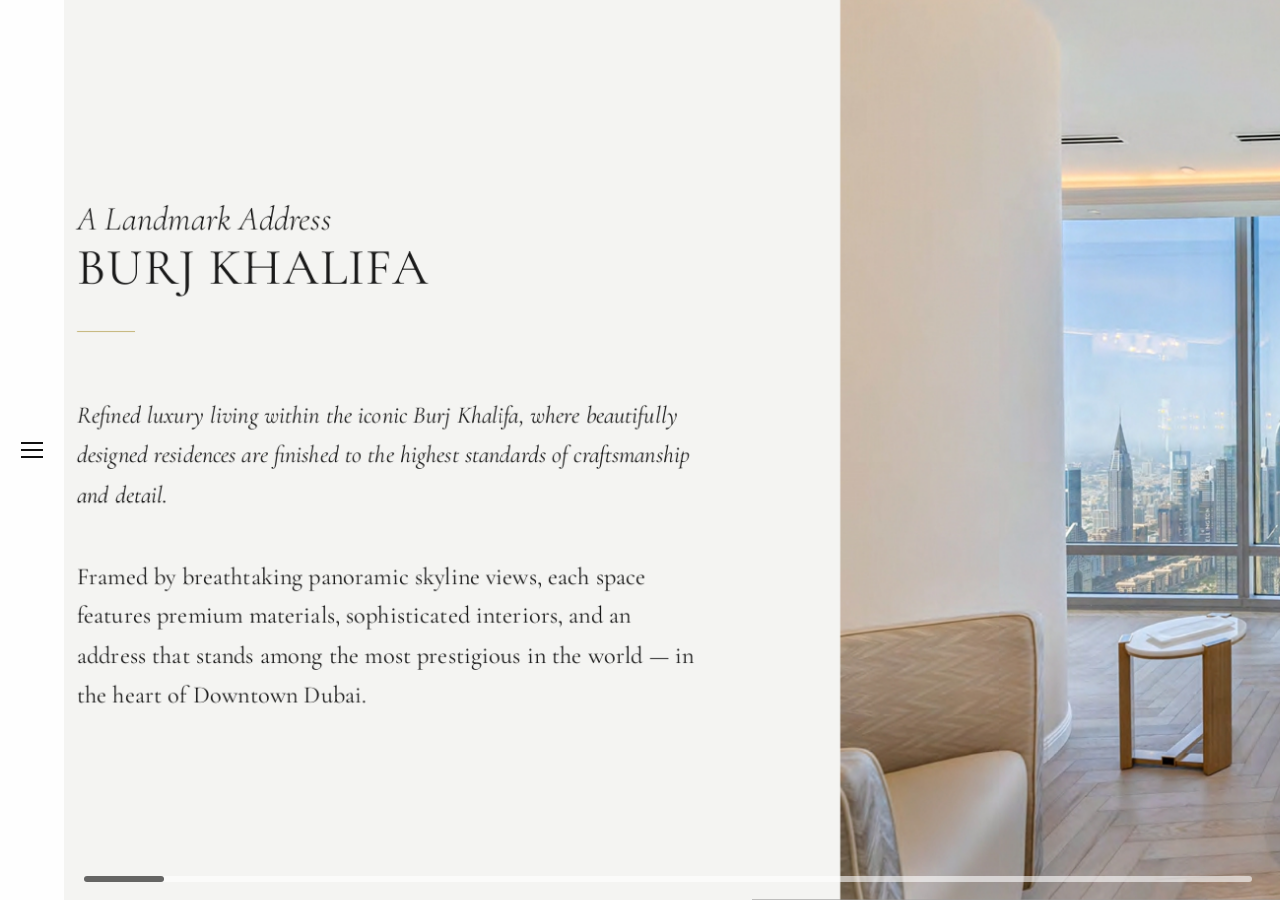
==== burj-khalifa.html @ bb641e21 "Increase width of split-left to 840px" ====
<!doctype html>
<html lang="en">
<head>
<meta charset="utf-8" />
<meta name="viewport" content="width=device-width,initial-scale=1,viewport-fit=cover" />
<title>RR Asset Management — Burj Khalifa</title>

<link href="https://fonts.googleapis.com/css2?family=Cormorant+Garamond:ital,wght@0,300;0,400;0,500;1,300;1,400&family=Montserrat:wght@300;400;500&display=swap" rel="stylesheet">

<style>
*{margin:0;padding:0;box-sizing:border-box}
html,body{height:100%}

/* ================= VARIABLES ================= */
:root{
  --burgerW: clamp(52px, 5.5vw, 64px);
  --menuW: clamp(320px, 40vw, 420px);
  --endCardW: clamp(320px, 40vw, 420px);

  --sat: env(safe-area-inset-top, 0px);
  --sab: env(safe-area-inset-bottom, 0px);
  --sal: env(safe-area-inset-left, 0px);
  --sar: env(safe-area-inset-right, 0px);

  --vh: 1vh;
}

body{
  font-family:'Montserrat', sans-serif;
  background:#000;
  overflow:hidden;
  height: calc(var(--vh) * 100);
  overscroll-behavior:none;
  touch-action:pan-y;
}

.panel, .split, .split-left, .split-right, .menu, .menu-panel, .end-card, .end-left{ min-height:0; }

/* ================= PAGE APPEAR ================= */
.page-shell{
  opacity:0;
  transform:scale(1.015);
  transition:opacity 1.2s ease, transform 1.6s cubic-bezier(.22,1,.36,1);
  transform-origin:center center;
}
body.loaded .page-shell{
  opacity:1;
  transform:scale(1);
}

/* ================= LEFT BURGER STRIP ================= */
.side-bar{
  position:fixed;
  top:0;
  left:0;
  width: calc(var(--burgerW) + var(--sal));
  height: calc(var(--vh) * 100);
  display:flex;
  align-items:center;
  justify-content:center;
  z-index:200;
  cursor:pointer;
  opacity:1;
  pointer-events:auto;
}

.side-bar::before{
  content:"";
  position:absolute;
  inset:0;
  background:rgba(255,255,255,0.88);
  backdrop-filter: blur(10px);
  opacity:1;
  transition:background .35s ease;
  z-index:0;
}

.side-bar:hover::before{
  background:rgba(255,255,255,0.94);
}

.burger-lines{
  position:relative;
  z-index:2;
}

.burger-lines i{
  width:22px;
  height:2px;
  background:#111;
  display:block;
  position:relative;
}
.burger-lines i::before,
.burger-lines i::after{
  content:"";
  position:absolute;
  left:0;
  width:22px;
  height:2px;
  background:#111;
}
.burger-lines i::before{ top:-7px; }
.burger-lines i::after{ top:7px; }

/* ================= HORIZONTAL SCROLL AREA ================= */
.hwrap{
  position:relative;
  z-index:30;
  height: calc(var(--vh) * 100);
  width:100vw;
  overflow:hidden;
}
.htrack{
  height:100%;
  display:flex;
  will-change:transform;
  transform:translate3d(0,0,0);
  gap:0;
  align-items:stretch;
  position:relative;
  z-index:2;
}

/* ================= PANELS ================= */
.panel{
  flex:0 0 auto;
  height: calc(var(--vh) * 100);
  background:#000;
  position:relative;
  flex-shrink:0;
  overflow:hidden;
}

/* ================= COPY SLIDE ================= */
.panel--copy{
  flex:0 0 auto;
  width:auto;
  background:#f4f4f2;
}
.split{
  width:100%;
  height:100%;
  display:flex;
}

.split-left{
  flex:0 0 840px;
  width:840px;
  padding: clamp(90px, 10vh, 140px) clamp(34px, 5vw, 82px)
           clamp(70px, 8vh, 120px) clamp(58px, 6vw, 120px);
  color:#1a1a1a;
  display:flex;
  flex-direction:column;
  justify-content:center;
  max-height: calc(var(--vh) * 100);
  overflow:auto;
  -webkit-overflow-scrolling:touch;
  min-width:0;
}
.split-left::-webkit-scrollbar{ width:0; height:0; }
.split-left{ scrollbar-width:none; }

.aub-heading{
  font-family:'Cormorant Garamond', serif;
  line-height:0.98;
  margin-bottom:0;
  max-width:520px;
}
.aub-heading .small{
  display:block;
  font-style:italic;
  font-weight:300;
  font-size:clamp(34px, 2.6vw, 50px);
  margin-bottom:8px;
  color:#1a1a1a;
}
.aub-heading .big{
  display:block;
  font-style:normal;
  font-weight:400;
  font-size:clamp(48px, 4vw, 76px);
  text-transform:uppercase;
  letter-spacing:1px;
  color:#1a1a1a;
  line-height:0.95;
}

.aub-line{
  width:58px;
  height:1px;
  background:#c6b67a;
  margin:38px 0 64px 0;
}

.aub-text{
  font-family:'Cormorant Garamond', serif;
  color:#1a1a1a;
  width:100%;
  max-width:620px;
  font-size:clamp(24px, 1.55vw, 30px);
  line-height:1.65;
}
.aub-text .lead{
  font-style:italic;
  margin-bottom:42px;
}
.aub-text .body{
  font-style:normal;
  margin-bottom:0;
}

/* ================= RIGHT IMAGE ================= */
.split-right{
  flex:0 0 auto;
  width:auto;
  position:relative;
  overflow:hidden;
  background:#f4f4f2;
  display:flex;
  align-items:stretch;
  justify-content:flex-start;
  min-width:0;
}
.copy-hero{
  height: calc(var(--vh) * 100);
  width:auto;
  display:block;
  object-fit:contain;
  object-position:center center;
  background:#f4f4f2;
}

/* ================= IMAGE PANELS ================= */
.panel--img{
  display:flex;
  align-items:stretch;
  justify-content:flex-start;
  background:#000;
}
.panel--img img{
  height: calc(var(--vh) * 100);
  width:auto;
  object-fit:contain;
  display:block;
}

/* ================= END SLIDE ================= */
.panel--end{
  height: calc(var(--vh) * 100);
  display:flex;
  align-items:stretch;
  justify-content:flex-end;
  background:#f4f4f2;
  overflow:hidden;
}
.end-left{
  flex:1 1 auto;
  min-width:0;
  display:flex;
  align-items:stretch;
  justify-content:flex-end;
  overflow:hidden;
  background:#000;
}
.end-img{
  height:100%;
  width:100%;
  max-width:100%;
  object-fit:cover;
  object-position:center;
  display:block;
}
.end-card{
  flex:0 0 var(--endCardW);
  height:100%;
  background:#f4f4f2;
  display:flex;
  align-items:stretch;
  justify-content:center;
  border-left:1px solid rgba(0,0,0,0.08);
  padding:0;
}
.end-card .menu-panel{
  opacity:1 !important;
  transform:none !important;
  transition:none !important;
  overflow:auto !important;
  -webkit-overflow-scrolling:touch;
}
.end-card .menu-panel::-webkit-scrollbar{ width:0; height:0; }
.end-card .menu-panel{ scrollbar-width:none; }
.end-card .menu-address{ margin-top:-14px; }

/* ================= BOTTOM THIN SLIDER ================= */
.nav-slider{
  position:fixed;
  left: calc(var(--burgerW) + var(--sal) + 20px);
  right: calc(28px + var(--sar));
  bottom: calc(14px + var(--sab));
  z-index:210;
  transition:opacity .25s ease;
}
.nav-slider input[type="range"]{
  width:100%;
  -webkit-appearance:none;
  appearance:none;
  height:6px;
  background:rgba(255,255,255,0.60);
  border-radius:999px;
  outline:none;
  touch-action:none;
}
.nav-slider input[type="range"]::-webkit-slider-thumb{
  -webkit-appearance:none;
  appearance:none;
  width: clamp(46px, 10vw, 80px);
  height:6px;
  border-radius:999px;
  background:rgba(0,0,0,0.60);
  cursor:pointer;
}
.nav-slider input[type="range"]::-moz-range-thumb{
  width: clamp(46px, 10vw, 80px);
  height:6px;
  border-radius:999px;
  background:rgba(0,0,0,0.60);
  cursor:pointer;
  border:none;
}

/* ================= MENU ================= */
.menu{
  position:fixed;
  top:0;
  left:0;
  height: calc(var(--vh) * 100);
  width: var(--menuW);
  background:#f4f4f2;
  z-index:250;
  transform:translateX(-100%);
  transition:transform 1.15s cubic-bezier(.77,0,.18,1);
  will-change:transform;
  padding-left: var(--sal);
}
.menu.open{ transform:translateX(0); }

.menu-panel{
  height:100%;
  position:relative;
  padding: 26px 46px 56px;
  display:flex;
  flex-direction:column;
  align-items:center;
  text-align:center;
  justify-content:flex-start;
  overflow:auto;
  -webkit-overflow-scrolling:touch;
  opacity:0;
  transform:translateY(10px);
  transition:opacity .9s ease, transform .9s ease;
  transition-delay:.2s;
}
.menu.open .menu-panel{ opacity:1; transform:translateY(0); }
.menu-panel::-webkit-scrollbar{ width:0; height:0; }
.menu-panel{ scrollbar-width:none; }

.back-arrow{
  position:absolute;
  left:26px;
  top:50%;
  transform:translateY(-50%);
  font-size:34px;
  line-height:1;
  cursor:pointer;
  color:#111;
  opacity:.95;
  user-select:none;
  -webkit-tap-highlight-color:transparent;
}

.menu-logo{ margin-top:6px; margin-bottom:6px; }
.menu-logo img{
  width:240px;
  height:auto;
  display:block;
  margin:0 auto 10px auto;
}

.menu-links{ margin-top:-6px; }
.menu-links a{
  display:block;
  font-family:'Cormorant Garamond', serif;
  font-size:22px;
  font-weight:400;
  margin:22px 0;
  text-decoration:none;
  color:#222;
  transition:opacity .25s ease;
}
.menu-links a:hover{ opacity:.65; }

.menu-divider{
  width:260px;
  height:1px;
  background:#c6b67a !important;
  opacity:1 !important;
  margin:34px 0 18px 0;
}

.menu-address{
  font-family:'Montserrat', sans-serif;
  font-weight:300;
  font-size:14px;
  line-height:1.8;
  color:#222;
  max-width:320px;
  letter-spacing:.4px;
  margin-top:0;
}

.menu-contact{
  margin-top:12px;
  font-size:13px;
  font-weight:400;
  letter-spacing:.2px;
}
.menu-contact a{ color:#222; text-decoration:none; }
.menu-contact a:hover{ opacity:.65; }
.menu-contact .dot{ padding:0 10px; opacity:.7; }

.menu-privacy{
  margin-top:12px;
  display:inline-block;
  font-family:'Montserrat', sans-serif;
  font-size:10px;
  letter-spacing:2px;
  text-transform:uppercase;
  color:#c6b67a;
  text-decoration:none;
}
.menu-privacy:hover{ opacity:.7; }

body.menu-open .hwrap{ pointer-events:none; }
body.menu-open .nav-slider{ pointer-events:none; opacity:.25; }

/* ================= RESPONSIVE ================= */
@media (max-width: 900px){
  .split{
    display:flex;
    flex-direction:row;
    width:100%;
    height:100%;
  }

  .split-left{
  flex:0 0 280px;
  width:280px;
    max-width:none;
    min-height:100%;
    justify-content:center;
    padding:
      calc(92px + var(--sat))
      22px
      calc(44px + var(--sab))
      calc(var(--burgerW) + var(--sal) + 26px);
  }

 .split-right{
  flex:0 0 auto;
  width:auto;
  min-width:0;
  height:100%;
}

  .aub-heading,
  .aub-text{
    max-width:none;
  }

  .aub-heading .small{
    font-size:20px;
    margin-bottom:8px;
    line-height:1.08;
  }

  .aub-heading .big{
    font-size:28px;
    line-height:1.04;
    letter-spacing:1px;
  }

  .aub-line{
    width:42px;
    margin:18px 0 28px 0;
  }

  .aub-text{
  font-size:15px;
  line-height:1.72;
  max-width:290px;
}

  .aub-text .lead{
    margin-bottom:24px;
  }

  .aub-text .body{
    margin-bottom:0;
  }

.end-left{
  display:flex;
  flex:0 0 auto;
  width:auto;
  min-width:0;
}

.end-card{
  flex:0 0 min(420px, 92vw);
  width:min(420px, 92vw);
  margin-left:0;
}

.panel--end{
  justify-content:flex-start;
  background:#f4f4f2;
}

  .nav-slider{
    left: calc(24px + var(--sal));
    right: calc(24px + var(--sar));
    bottom: calc(12px + var(--sab));
  }

  .menu{ width:min(420px, 92vw); }
  .menu-panel{ padding: calc(28px + var(--sat)) 28px calc(38px + var(--sab)); }

  body{
    touch-action: pan-x;
  }

  .side-bar{
    width: calc(44px + var(--sal));
  }


  
  .burger-lines i,
  .burger-lines i::before,
  .burger-lines i::after{
    width:20px;
  }
}


@media (max-width: 520px){
  .split-left{
  flex:0 0 245px;
  width:245px;
    justify-content:center;
    padding:
      calc(96px + var(--sat))
      18px
      calc(34px + var(--sab))
      calc(var(--burgerW) + var(--sal) + 18px);
  }


  
  .split-right{
    flex:0 0 51%;
  }

  .aub-heading .small{
    font-size:18px;
    margin-bottom:8px;
  }

  .aub-heading .big{
    font-size:24px;
    line-height:1.05;
    letter-spacing:1px;
  }

.aub-text{
  font-size:14px;
  line-height:1.74;
  max-width:245px;
}

  .aub-line{
    width:38px;
    margin:16px 0 24px 0;
  }

.end-card{
  flex:0 0 min(420px, 92vw);
  width:min(420px, 92vw);
  margin-left:auto;
}
  
  .aub-text .lead{
    margin-bottom:20px;
  }
}
  
</style>
</head>

<body>

<!-- Burger -->
<div class="side-bar" id="burger" aria-label="Open menu">
  <div class="burger-lines"><i></i></div>
</div>

<div class="page-shell">

  <!-- Bottom slider -->
  <div class="nav-slider" aria-label="Slide navigation">
    <input id="navSlider" type="range" min="0" max="1000" step="0.1" value="0">
  </div>

  <!-- Horizontal panels -->
  <div class="hwrap">
    <div class="htrack" id="track">

      <section class="panel panel--copy">
        <div class="split">
          <div class="split-left">
            <div class="aub-heading">
              <span class="small">A Landmark Address</span>
              <span class="big">BURJ KHALIFA</span>
            </div>
            <div class="aub-line"></div>
            <div class="aub-text">
              <p class="lead">
                Refined luxury living within the iconic Burj Khalifa, where beautifully designed residences are finished to the highest standards of craftsmanship and detail.
              </p>
              <p class="body">
                Framed by breathtaking panoramic skyline views, each space features premium materials, sophisticated interiors, and an address that stands among the most prestigious in the world — in the heart of Downtown Dubai.
              </p>
            </div>
          </div>

          <div class="split-right">
            <img class="copy-hero" src="./burjone.png" alt="Burj Khalifa hero">
          </div>
        </div>
      </section>

      <section class="panel panel--img"><img src="./burjtwo.png" alt="Burj Khalifa 2"></section>
      <section class="panel panel--img"><img src="./burjthree.png" alt="Burj Khalifa 3"></section>

      <section class="panel panel--end">
        <div class="end-left">
          <img class="end-img" src="./burjfour.png" alt="Burj Khalifa last">
        </div>

        <div class="end-card">
          <div class="menu-panel">
            <div class="menu-logo">
              <img src="./logotwo.png" alt="RR Asset Management Logo">
            </div>

            <nav class="menu-links">
              <a href="index.html">Home</a>
              <a href="expertise.html">Expertise</a>
              <a href="interior-projects.html">Portfolio Selection</a>
            </nav>

            <div class="menu-divider"></div>

            <div class="menu-address">
              Sun House, 428 Long Drive,<br>
              Greenford, UB6 8UH

              <div class="menu-contact">
                <span>+44 (0) 20 8575 3700</span>
                <span class="dot">|</span>
                <a href="mailto:info@rrassets.co.uk">info@rrassets.co.uk</a>
              </div>

              <a class="menu-privacy" href="privacy.html">Privacy Policy</a>
            </div>
          </div>
        </div>
      </section>

    </div>
  </div>

</div>

<!-- Sliding menu -->
<div class="menu" id="menu" aria-label="Menu">
  <div class="menu-panel">

    <div class="back-arrow" id="closeMenu" aria-label="Close menu">←</div>

    <div class="menu-logo">
      <img src="./logotwo.png" alt="RR Asset Management Logo">
    </div>

    <nav class="menu-links">
      <a href="index.html">Home</a>
      <a href="expertise.html">Expertise</a>
      <a href="interior-projects.html">Portfolio Selection</a>
    </nav>

    <div class="menu-divider"></div>

    <div class="menu-address">
      Sun House, 428 Long Drive,<br>
      Greenford, UB6 8UH

      <div class="menu-contact">
        <span>+44 (0) 20 8575 3700</span>
        <span class="dot">|</span>
        <a href="mailto:info@rrassets.co.uk">info@rrassets.co.uk</a>
      </div>

      <a class="menu-privacy" href="privacy.html">Privacy Policy</a>
    </div>

  </div>
</div>

<script>
/* ===== 100vh FIX ===== */
function setVH(){
  const vh = window.innerHeight * 0.01;
  document.documentElement.style.setProperty('--vh', `${vh}px`);
}
setVH();
window.addEventListener('resize', setVH);
window.addEventListener('orientationchange', setVH);

/* ===== PAGE APPEAR ===== */
window.addEventListener("load", ()=>{
  requestAnimationFrame(()=>{
    document.body.classList.add("loaded");
    refreshAll();
  });
});

/* ===== MENU ===== */
const menu = document.getElementById("menu");
const burger = document.getElementById("burger");
const closeMenu = document.getElementById("closeMenu");

function openMenu(){
  menu.classList.add("open");
  document.body.classList.add("menu-open");
}
function closeMenuFn(){
  menu.classList.remove("open");
  document.body.classList.remove("menu-open");
}
burger.addEventListener("click", openMenu);
closeMenu.addEventListener("click", closeMenuFn);
document.addEventListener("keydown", (e)=>{
  if(e.key === "Escape") closeMenuFn();
});

/* ===== HORIZONTAL SCROLL ===== */
const track = document.getElementById("track");
const navSlider = document.getElementById("navSlider");

let panels = Array.from(track.querySelectorAll(".panel"));
let currentX = 0;
let targetX = 0;
let isUserSliding = false;
let isDown = false;
let startX = 0;
let startTarget = 0;
let rafStarted = false;

let lastPointerX = 0;
let lastPointerTime = 0;
let velocityX = 0;

const isMobile = () => window.innerWidth <= 900;

function clamp(v, min, max){
  return Math.max(min, Math.min(max, v));
}

function setPanelWidths(){
  const vhPx = window.innerHeight;

  /* copy panels */
  /* copy panels */
  const copyPanels = Array.from(track.querySelectorAll(".panel--copy"));
  copyPanels.forEach(panel=>{
    const left = panel.querySelector(".split-left");
    const right = panel.querySelector(".split-right");
    const img = panel.querySelector(".copy-hero");

    const apply = ()=>{
      const leftW = left ? Math.ceil(left.getBoundingClientRect().width) : 520;

      let imgW = 0;
      if(img && img.naturalWidth && img.naturalHeight){
        imgW = Math.round((img.naturalWidth / img.naturalHeight) * vhPx);
      }

      const total = leftW + imgW;

      panel.style.flex = `0 0 ${total}px`;
      panel.style.width = `${total}px`;

      if(right){
        right.style.flex = `0 0 ${imgW}px`;
        right.style.width = `${imgW}px`;
      }
    };

    if(img && img.complete && img.naturalWidth) apply();
    else if(img) img.addEventListener("load", apply, { once:true });
  });


/* image panels */
const imgPanels = Array.from(track.querySelectorAll(".panel--img"));
imgPanels.forEach(panel=>{
  const img = panel.querySelector("img");
  if(!img) return;

  const apply = ()=>{
    const nw = img.naturalWidth || 0;
    const nh = img.naturalHeight || 0;
    if(!nw || !nh) return;

    const ratio = nw / nh;
    const w = Math.max(240, Math.round(ratio * vhPx));
    panel.style.flex = `0 0 ${w}px`;
    panel.style.width = `${w}px`;
  };

  if(img.complete && img.naturalWidth) apply();
  else img.addEventListener("load", apply, { once:true });
});

  /* end panel */
  const endPanel = track.querySelector(".panel--end");
  if(endPanel){
    const endCard = endPanel.querySelector(".end-card");
    const endLeft = endPanel.querySelector(".end-left");
    const endImg = endPanel.querySelector(".end-img");

    const applyEnd = ()=>{
      const cardW = Math.ceil(endCard.getBoundingClientRect().width);

   const applyEnd = ()=>{
     
  if(window.innerWidth <= 900){
    const cardW = Math.min(420, Math.round(window.innerWidth * 0.92));

    let imgW = 0;
    if(endImg && endImg.naturalWidth && endImg.naturalHeight){
      imgW = Math.max(220, Math.round((endImg.naturalWidth / endImg.naturalHeight) * vhPx));
    }

    const total = imgW + cardW;
    endPanel.style.flex = `0 0 ${total}px`;
    endPanel.style.width = `${total}px`;

    if(endLeft){
      endLeft.style.flex = `0 0 ${imgW}px`;
      endLeft.style.width = `${imgW}px`;
    }
    return;
  }

  const cardW = Math.ceil(endCard.getBoundingClientRect().width);

  let imgW = 0;
  if(endImg && endImg.naturalWidth && endImg.naturalHeight){
    imgW = Math.max(240, Math.round((endImg.naturalWidth / endImg.naturalHeight) * vhPx));
  }

  const total = imgW + cardW;
  endPanel.style.flex = `0 0 ${total}px`;
  endPanel.style.width = `${total}px`;

  if(endLeft){
    endLeft.style.flex = `0 0 ${imgW}px`;
    endLeft.style.width = `${imgW}px`;
  }
};

      let imgW = 0;
      if(endImg && endImg.naturalWidth && endImg.naturalHeight){
        imgW = Math.max(240, Math.round((endImg.naturalWidth / endImg.naturalHeight) * vhPx));
      }

      const total = imgW + cardW;
      endPanel.style.flex = `0 0 ${total}px`;
      endPanel.style.width = `${total}px`;

      if(endLeft){
        endLeft.style.flex = `0 0 ${imgW}px`;
        endLeft.style.width = `${imgW}px`;
      }
    };

    if(endImg && endImg.complete && endImg.naturalWidth) applyEnd();
    else if(endImg) endImg.addEventListener("load", applyEnd, { once:true });
    else applyEnd();
  }

  panels = Array.from(track.querySelectorAll(".panel"));
}

function totalWidth(){
  return panels.reduce((sum, p) => sum + p.offsetWidth, 0);
}

function maxScroll(){
  return Math.max(0, totalWidth() - window.innerWidth);
}

function updateSliderFromX(){
  const maxS = maxScroll();
  if(isUserSliding) return;

  const ratio = maxS === 0 ? 0 : (currentX / maxS);
  navSlider.value = String(ratio * 1000);
}

function raf(){
  rafStarted = true;

  const ease = isMobile() ? 0.45 : 0.065;
  currentX += (targetX - currentX) * ease;

  if(Math.abs(targetX - currentX) < 0.08){
    currentX = targetX;
  }

  track.style.transform = `translate3d(${-currentX}px,0,0)`;
  updateSliderFromX();
  requestAnimationFrame(raf);
}

/* wheel */
window.addEventListener("wheel", (e)=>{
  if(document.body.classList.contains("menu-open")) return;
  targetX = clamp(targetX + e.deltaY * 0.9, 0, maxScroll());
},{passive:true});

/* drag / touch */
function pointerDown(x){
  if(document.body.classList.contains("menu-open")) return;
  isDown = true;
  startX = x;
  startTarget = targetX;
  lastPointerX = x;
  lastPointerTime = performance.now();
  velocityX = 0;
}

function pointerMove(x){
  if(!isDown) return;

  const now = performance.now();
  const dx = x - startX;

  if(isMobile()){
    targetX = clamp(startTarget - dx * 3.2, 0, maxScroll());
  } else {
    targetX = clamp(startTarget - dx, 0, maxScroll());
  }

  const moveDx = x - lastPointerX;
  const dt = now - lastPointerTime;

  if(dt > 0){
    velocityX = moveDx / dt;
  }

  lastPointerX = x;
  lastPointerTime = now;
}

function pointerUp(){
  if(!isDown) return;
  isDown = false;

  if(isMobile()){
    targetX = clamp(targetX - velocityX * 850, 0, maxScroll());
  }
}

window.addEventListener("mousedown", (e)=>pointerDown(e.clientX));
window.addEventListener("mousemove", (e)=>pointerMove(e.clientX));
window.addEventListener("mouseup", pointerUp);

window.addEventListener("touchstart", (e)=>{
  if(!e.touches.length) return;
  pointerDown(e.touches[0].clientX);
},{passive:true});

window.addEventListener("touchmove", (e)=>{
  if(!e.touches.length) return;
  pointerMove(e.touches[0].clientX);
},{passive:true});

window.addEventListener("touchend", pointerUp);
window.addEventListener("touchcancel", pointerUp);

/* slider */
function sliderToTarget(){
  const maxS = maxScroll();
  const ratio = Number(navSlider.value) / 1000;
  targetX = clamp(ratio * maxS, 0, maxS);
}

navSlider.addEventListener("pointerdown", ()=>{
  isUserSliding = true;
});

navSlider.addEventListener("input", ()=>{
  if(!isUserSliding) return;
  sliderToTarget();
});

navSlider.addEventListener("pointerup", ()=>{
  sliderToTarget();
  isUserSliding = false;
});

navSlider.addEventListener("pointercancel", ()=>{
  isUserSliding = false;
});

navSlider.addEventListener("change", ()=>{
  if(isUserSliding) sliderToTarget();
});

/* init */
function refreshAll(){
  setVH();
  setPanelWidths();
  targetX = clamp(targetX, 0, maxScroll());
  currentX = clamp(currentX, 0, maxScroll());
  updateSliderFromX();
}

window.addEventListener("resize", refreshAll);
window.addEventListener("orientationchange", refreshAll);

document.addEventListener("DOMContentLoaded", ()=>{
  refreshAll();
  if(!rafStarted) raf();
});
</script>

</body>
</html>
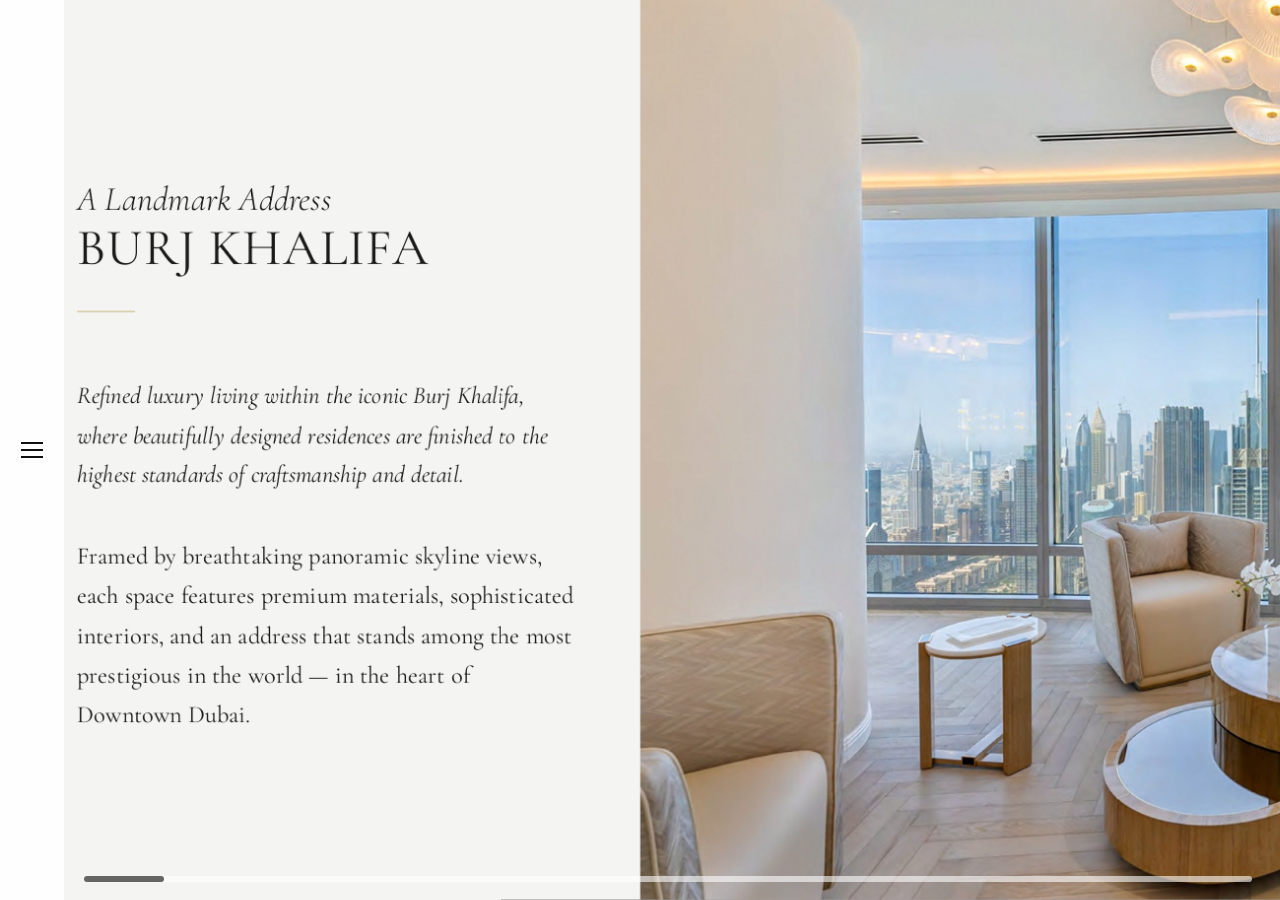
==== commit 9a93788f: "Adjust split-left width to 640px" ====
--- a/burj-khalifa.html
+++ b/burj-khalifa.html
@@ -145,8 +145,8 @@
 }
 
 .split-left{
-  flex:0 0 840px;
-  width:840px;
+  flex:0 0 640px;
+  width:640px;
   padding: clamp(90px, 10vh, 140px) clamp(34px, 5vw, 82px)
            clamp(70px, 8vh, 120px) clamp(58px, 6vw, 120px);
   color:#1a1a1a;
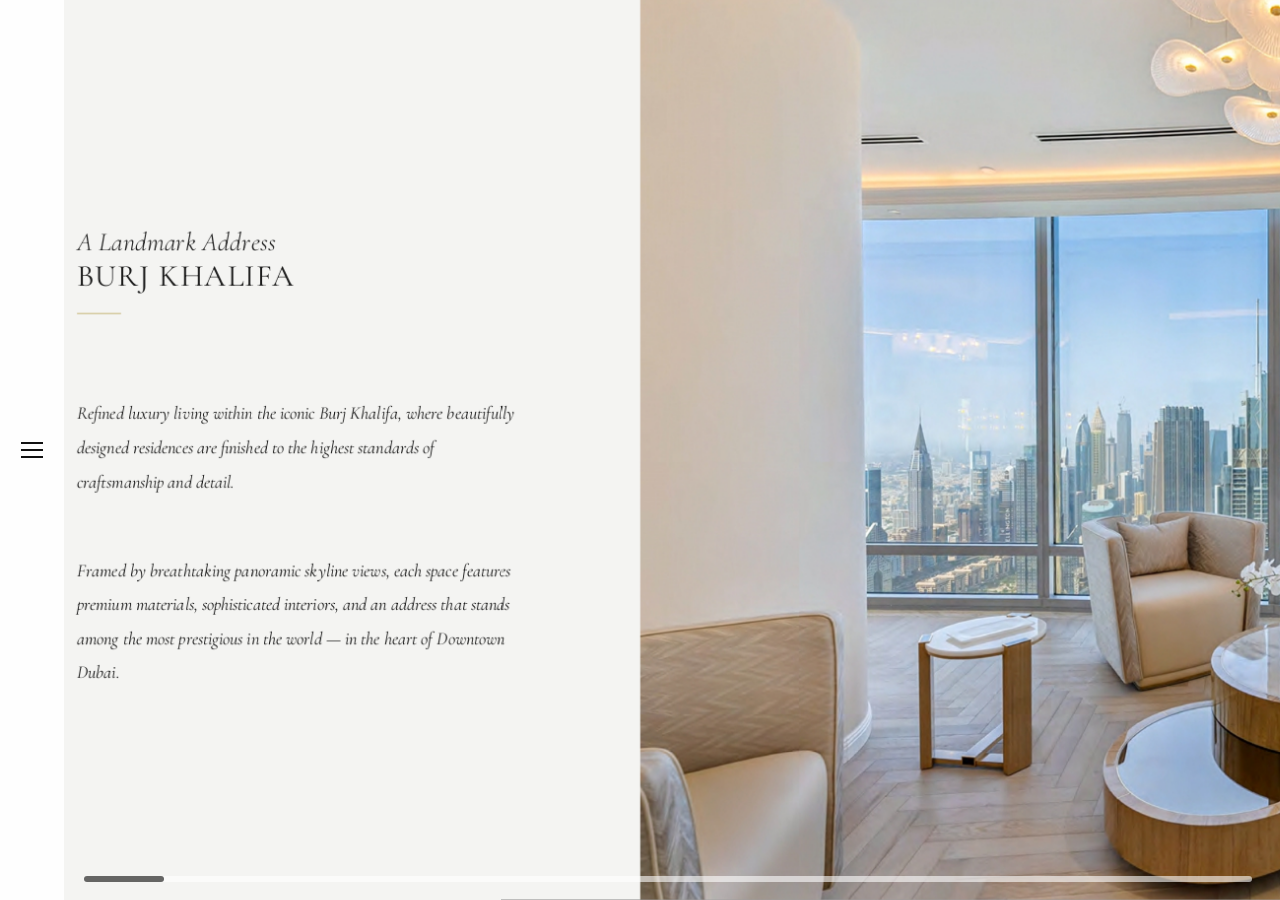
==== commit 24c3c936: "Update styles in burj-khalifa.html for responsiveness Adjusted font sizes, weights, and margins for " ====
--- a/burj-khalifa.html
+++ b/burj-khalifa.html
@@ -165,13 +165,13 @@
   font-family:'Cormorant Garamond', serif;
   line-height:0.98;
   margin-bottom:0;
-  max-width:520px;
+  max-width:560px;
 }
 .aub-heading .small{
   display:block;
   font-style:italic;
-  font-weight:300;
-  font-size:clamp(34px, 2.6vw, 50px);
+ font-weight:300;
+  font-size:clamp(26px, 2vw, 42px);
   margin-bottom:8px;
   color:#1a1a1a;
 }
@@ -179,34 +179,34 @@
   display:block;
   font-style:normal;
   font-weight:400;
-  font-size:clamp(48px, 4vw, 76px);
+  font-size:clamp(30px, 2.4vw, 50px);
   text-transform:uppercase;
-  letter-spacing:1px;
+  letter-spacing:1.2px;
   color:#1a1a1a;
   line-height:0.95;
 }
 
 .aub-line{
-  width:58px;
+  width:44px;
   height:1px;
   background:#c6b67a;
-  margin:38px 0 64px 0;
+  margin:22px 0 82px 0;
 }
 
 .aub-text{
   font-family:'Cormorant Garamond', serif;
   color:#1a1a1a;
   width:100%;
-  max-width:620px;
-  font-size:clamp(24px, 1.55vw, 30px);
-  line-height:1.65;
+  max-width:440px;
+  font-size:clamp(18px, 1.25vw, 20px);
+  line-height:1.9;
 }
 .aub-text .lead{
   font-style:italic;
-  margin-bottom:42px;
+  margin-bottom:54px;
 }
 .aub-text .body{
-  font-style:normal;
+  font-style:italic;
   margin-bottom:0;
 }
 
@@ -454,8 +454,8 @@
   }
 
   .split-left{
-  flex:0 0 280px;
-  width:280px;
+  flex:0 0 380px;
+  width:380px;
     max-width:none;
     min-height:100%;
     justify-content:center;
@@ -498,7 +498,7 @@
   .aub-text{
   font-size:15px;
   line-height:1.72;
-  max-width:290px;
+  max-width:390px;
 }
 
   .aub-text .lead{
@@ -556,8 +556,8 @@
 
 @media (max-width: 520px){
   .split-left{
-  flex:0 0 245px;
-  width:245px;
+  flex:0 0 320px;
+  width:320px;
     justify-content:center;
     padding:
       calc(96px + var(--sat))
@@ -586,7 +586,7 @@
 .aub-text{
   font-size:14px;
   line-height:1.74;
-  max-width:245px;
+  max-width:320px;
 }
 
   .aub-line{
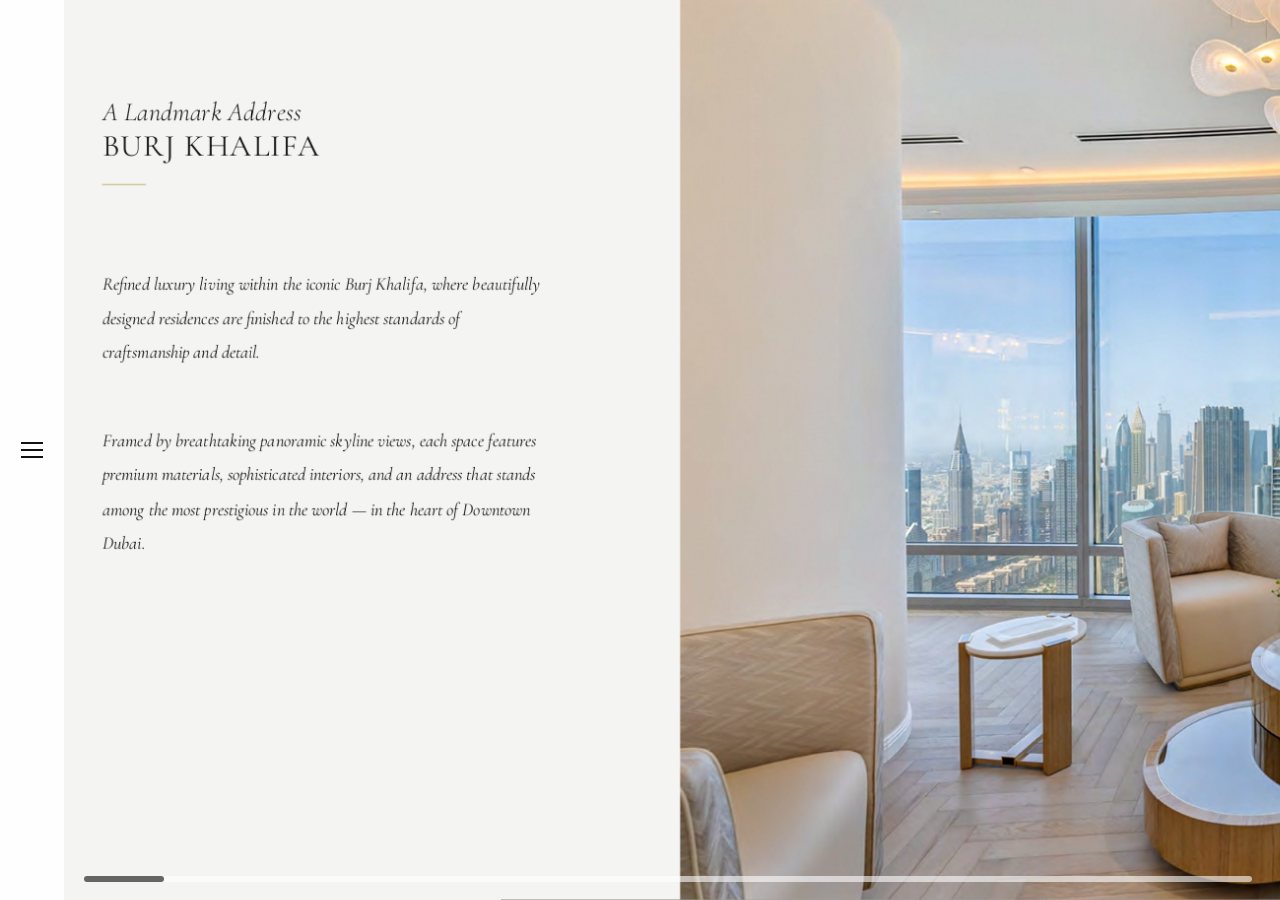
==== commit 68d85af1: "Update burj-khalifa.html" ====
--- a/burj-khalifa.html
+++ b/burj-khalifa.html
@@ -145,14 +145,14 @@
 }
 
 .split-left{
-  flex:0 0 640px;
-  width:640px;
-  padding: clamp(90px, 10vh, 140px) clamp(34px, 5vw, 82px)
-           clamp(70px, 8vh, 120px) clamp(58px, 6vw, 120px);
+  flex:0 0 680px;
+  width:680px;
+  padding: clamp(92px, 11vh, 138px) clamp(30px, 5vw, 72px)
+           clamp(72px, 9vh, 118px) clamp(64px, 8vw, 140px);
   color:#1a1a1a;
   display:flex;
   flex-direction:column;
-  justify-content:center;
+  justify-content:flex-start;
   max-height: calc(var(--vh) * 100);
   overflow:auto;
   -webkit-overflow-scrolling:touch;
@@ -453,18 +453,18 @@
     height:100%;
   }
 
-  .split-left{
-  flex:0 0 380px;
-  width:380px;
-    max-width:none;
-    min-height:100%;
-    justify-content:center;
-    padding:
-      calc(92px + var(--sat))
-      22px
-      calc(44px + var(--sab))
-      calc(var(--burgerW) + var(--sal) + 26px);
-  }
+.split-left{
+  flex:0 0 360px;
+  width:360px;
+  max-width:none;
+  min-height:100%;
+  justify-content:flex-start;
+  padding:
+    calc(118px + var(--sat))
+    22px
+    calc(34px + var(--sab))
+    calc(26px + 44px + var(--sal));
+}
 
  .split-right{
   flex:0 0 auto;
@@ -555,16 +555,16 @@
 
 
 @media (max-width: 520px){
-  .split-left{
+.split-left{
   flex:0 0 320px;
   width:320px;
-    justify-content:center;
-    padding:
-      calc(96px + var(--sat))
-      18px
-      calc(34px + var(--sab))
-      calc(var(--burgerW) + var(--sal) + 18px);
-  }
+  justify-content:flex-start;
+  padding:
+    calc(110px + var(--sat))
+    18px
+    calc(28px + var(--sab))
+    calc(22px + 44px + var(--sal));
+}
 
 
   
